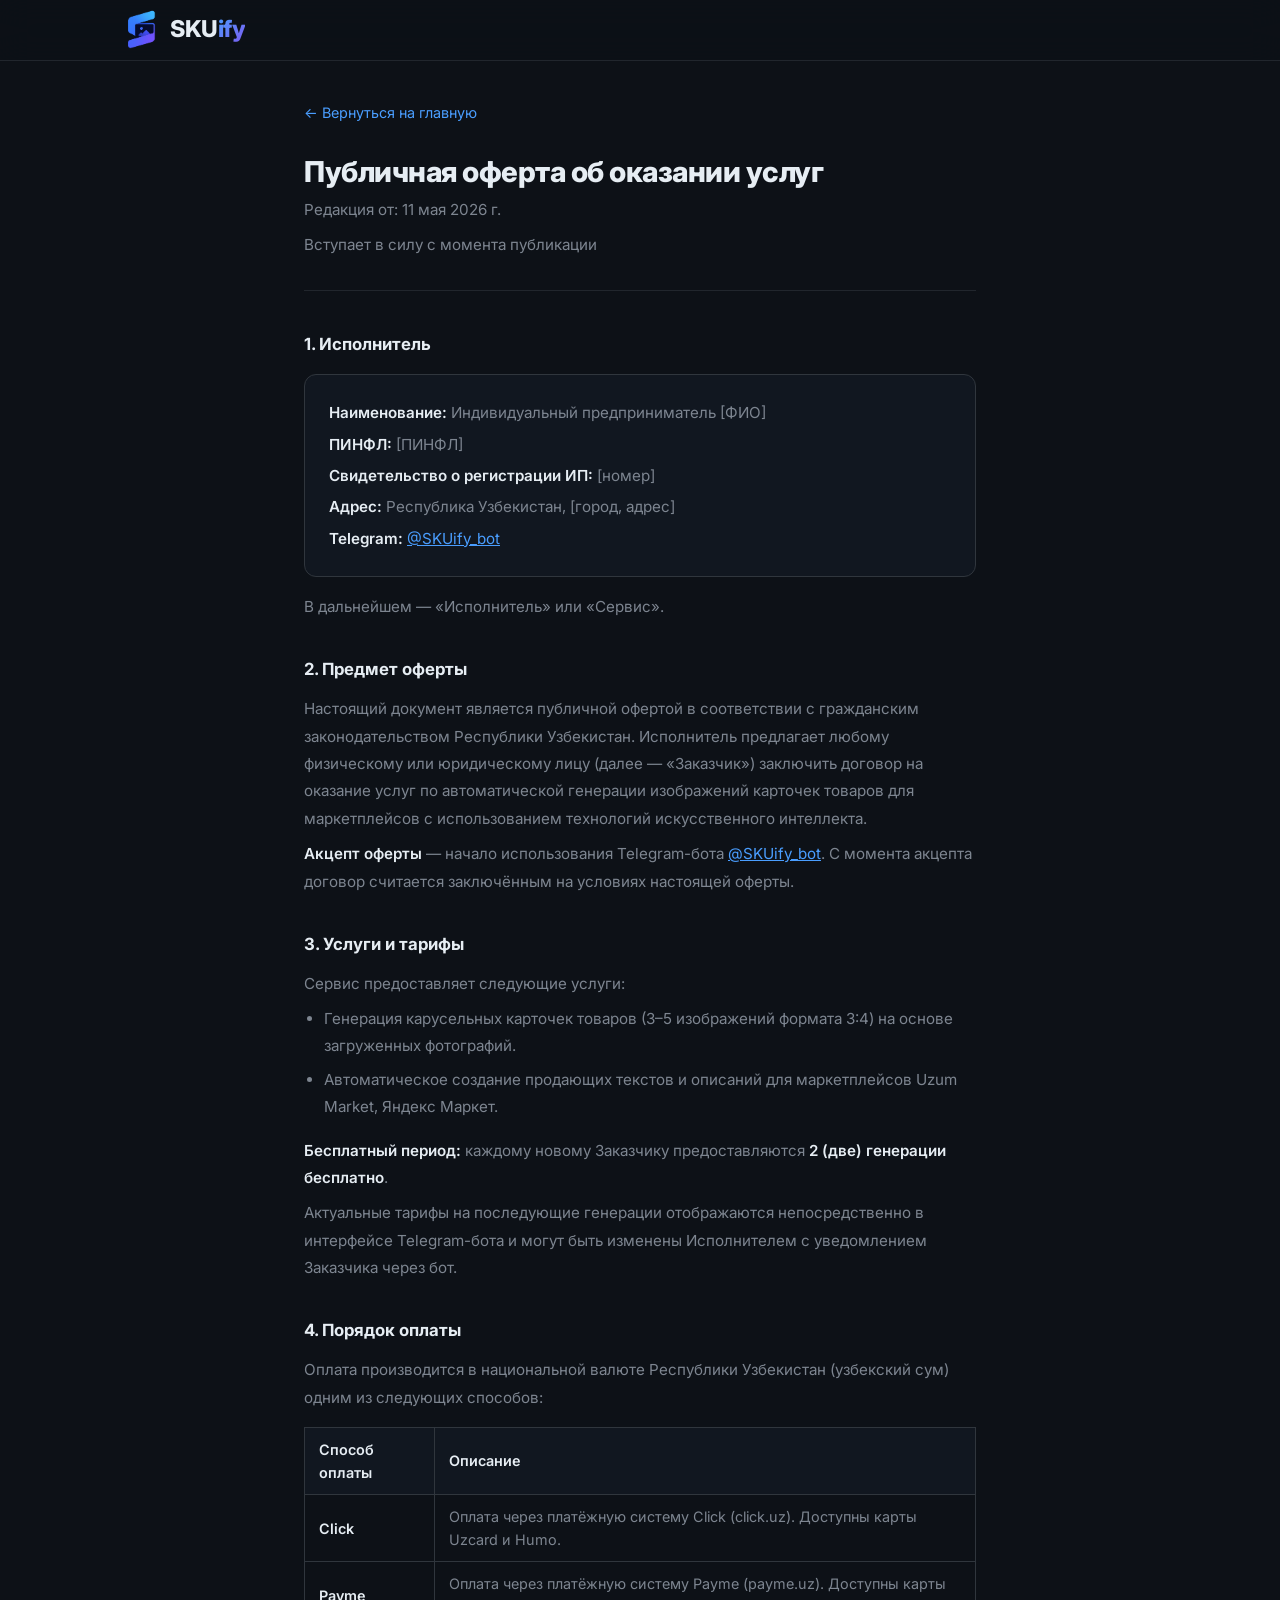
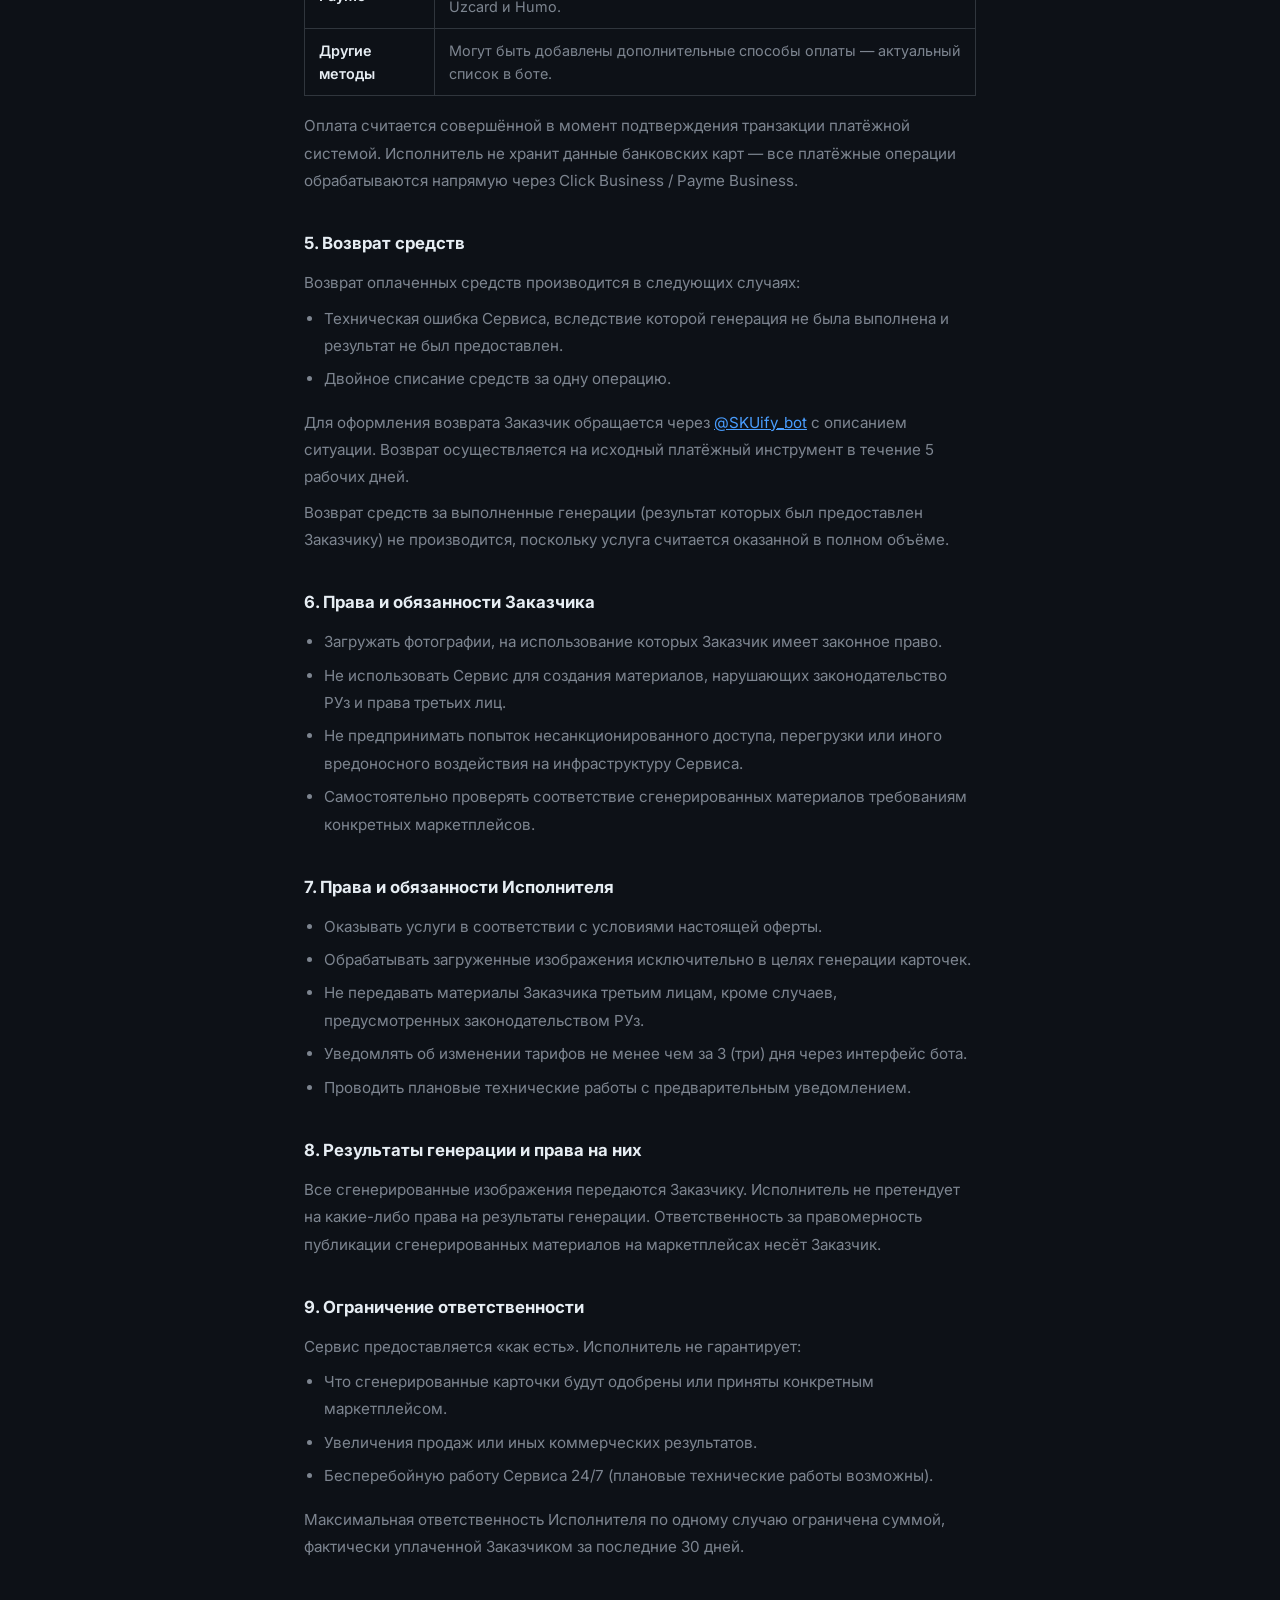
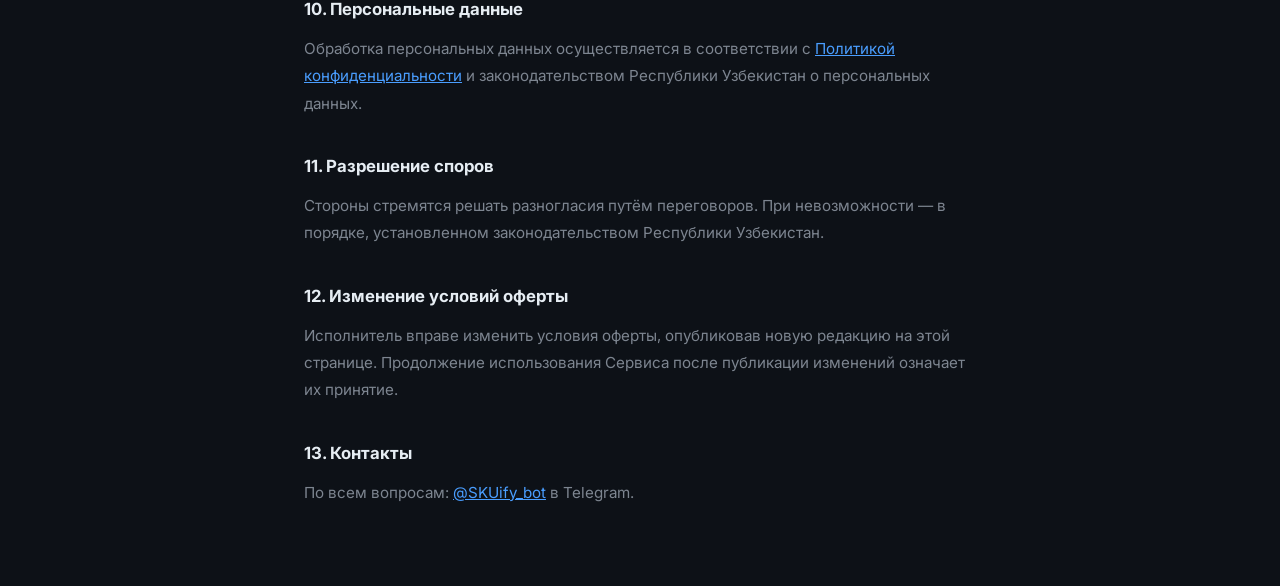
==== offer.html @ 2105960d "Add files via upload" ====
<!DOCTYPE html>
<html lang="ru">
<head>
  <meta charset="UTF-8">
  <meta name="viewport" content="width=device-width, initial-scale=1.0">
  <title>Публичная оферта — SKUify</title>
  <link rel="preconnect" href="https://fonts.googleapis.com" />
  <link rel="preconnect" href="https://fonts.gstatic.com" crossorigin />
  <link href="https://fonts.googleapis.com/css2?family=Inter:wght@400;500;600;700;800&display=swap" rel="stylesheet" />
  <link rel="stylesheet" href="style.css">
  <style>
    .legal { max-width: 720px; margin: 100px auto 80px; padding: 0 24px; }
    .legal h1 { font-size: 1.8rem; font-weight: 800; margin-bottom: 8px; letter-spacing: -0.5px; }
    .legal .meta { color: var(--text-muted); font-size: 0.9rem; margin-bottom: 40px; border-bottom: 1px solid var(--border); padding-bottom: 24px; }
    .legal h2 { font-size: 1.05rem; font-weight: 700; margin: 36px 0 12px; color: var(--text); }
    .legal p, .legal li { color: var(--text-muted); font-size: 0.95rem; line-height: 1.8; margin-bottom: 8px; }
    .legal ul, .legal ol { padding-left: 20px; margin: 8px 0 16px; }
    .legal li { margin-bottom: 6px; }
    .legal a { color: var(--accent); }
    .legal strong { color: var(--text); font-weight: 600; }
    .legal table { width: 100%; border-collapse: collapse; margin: 16px 0; }
    .legal th, .legal td { padding: 10px 14px; border: 1px solid var(--border-bright); font-size: 0.9rem; color: var(--text-muted); text-align: left; }
    .legal th { background: var(--bg-card); color: var(--text); font-weight: 600; }
    .back-link { display: inline-flex; align-items: center; gap: 8px; color: var(--text-muted); text-decoration: none; font-size: 0.9rem; margin-bottom: 32px; transition: color 0.15s; }
    .back-link:hover { color: var(--text); }
    .requisites { background: var(--bg-card); border: 1px solid var(--border-bright); border-radius: 12px; padding: 20px 24px; margin: 16px 0; }
    .requisites p { margin: 4px 0; }
  </style>
</head>
<body>
  <header class="header">
    <div class="container header__inner">
      <a href="index.html" class="logo" aria-label="SKUify">
        <img src="images/logo.png" alt="" class="logo__icon">
        <span class="logo__text">SKU<span class="logo__text--grad">ify</span></span>
      </a>
    </div>
  </header>

  <div class="legal">
    <a href="index.html" class="back-link">← Вернуться на главную</a>
    <h1>Публичная оферта об оказании услуг</h1>
    <div class="meta">
      <p>Редакция от: 11 мая 2026 г.</p>
      <p>Вступает в силу с момента публикации</p>
    </div>

    <h2>1. Исполнитель</h2>
    <div class="requisites">
      <p><strong>Наименование:</strong> Индивидуальный предприниматель [ФИО]</p>
      <p><strong>ПИНФЛ:</strong> [ПИНФЛ]</p>
      <p><strong>Свидетельство о регистрации ИП:</strong> [номер]</p>
      <p><strong>Адрес:</strong> Республика Узбекистан, [город, адрес]</p>
      <p><strong>Telegram:</strong> <a href="https://t.me/SKUify_bot">@SKUify_bot</a></p>
    </div>
    <p>В дальнейшем — «Исполнитель» или «Сервис».</p>

    <h2>2. Предмет оферты</h2>
    <p>Настоящий документ является публичной офертой в соответствии с гражданским законодательством Республики Узбекистан. Исполнитель предлагает любому физическому или юридическому лицу (далее — «Заказчик») заключить договор на оказание услуг по автоматической генерации изображений карточек товаров для маркетплейсов с использованием технологий искусственного интеллекта.</p>
    <p><strong>Акцепт оферты</strong> — начало использования Telegram-бота <a href="https://t.me/SKUify_bot" target="_blank">@SKUify_bot</a>. С момента акцепта договор считается заключённым на условиях настоящей оферты.</p>

    <h2>3. Услуги и тарифы</h2>
    <p>Сервис предоставляет следующие услуги:</p>
    <ul>
      <li>Генерация карусельных карточек товаров (3–5 изображений формата 3:4) на основе загруженных фотографий.</li>
      <li>Автоматическое создание продающих текстов и описаний для маркетплейсов Uzum Market, Яндекс Маркет.</li>
    </ul>
    <p><strong>Бесплатный период:</strong> каждому новому Заказчику предоставляются <strong>2 (две) генерации бесплатно</strong>.</p>
    <p>Актуальные тарифы на последующие генерации отображаются непосредственно в интерфейсе Telegram-бота и могут быть изменены Исполнителем с уведомлением Заказчика через бот.</p>

    <h2>4. Порядок оплаты</h2>
    <p>Оплата производится в национальной валюте Республики Узбекистан (узбекский сум) одним из следующих способов:</p>
    <table>
      <tr><th>Способ оплаты</th><th>Описание</th></tr>
      <tr><td><strong>Click</strong></td><td>Оплата через платёжную систему Click (click.uz). Доступны карты Uzcard и Humo.</td></tr>
      <tr><td><strong>Payme</strong></td><td>Оплата через платёжную систему Payme (payme.uz). Доступны карты Uzcard и Humo.</td></tr>
      <tr><td><strong>Другие методы</strong></td><td>Могут быть добавлены дополнительные способы оплаты — актуальный список в боте.</td></tr>
    </table>
    <p>Оплата считается совершённой в момент подтверждения транзакции платёжной системой. Исполнитель не хранит данные банковских карт — все платёжные операции обрабатываются напрямую через Click Business / Payme Business.</p>

    <h2>5. Возврат средств</h2>
    <p>Возврат оплаченных средств производится в следующих случаях:</p>
    <ul>
      <li>Техническая ошибка Сервиса, вследствие которой генерация не была выполнена и результат не был предоставлен.</li>
      <li>Двойное списание средств за одну операцию.</li>
    </ul>
    <p>Для оформления возврата Заказчик обращается через <a href="https://t.me/SKUify_bot">@SKUify_bot</a> с описанием ситуации. Возврат осуществляется на исходный платёжный инструмент в течение 5 рабочих дней.</p>
    <p>Возврат средств за выполненные генерации (результат которых был предоставлен Заказчику) не производится, поскольку услуга считается оказанной в полном объёме.</p>

    <h2>6. Права и обязанности Заказчика</h2>
    <ul>
      <li>Загружать фотографии, на использование которых Заказчик имеет законное право.</li>
      <li>Не использовать Сервис для создания материалов, нарушающих законодательство РУз и права третьих лиц.</li>
      <li>Не предпринимать попыток несанкционированного доступа, перегрузки или иного вредоносного воздействия на инфраструктуру Сервиса.</li>
      <li>Самостоятельно проверять соответствие сгенерированных материалов требованиям конкретных маркетплейсов.</li>
    </ul>

    <h2>7. Права и обязанности Исполнителя</h2>
    <ul>
      <li>Оказывать услуги в соответствии с условиями настоящей оферты.</li>
      <li>Обрабатывать загруженные изображения исключительно в целях генерации карточек.</li>
      <li>Не передавать материалы Заказчика третьим лицам, кроме случаев, предусмотренных законодательством РУз.</li>
      <li>Уведомлять об изменении тарифов не менее чем за 3 (три) дня через интерфейс бота.</li>
      <li>Проводить плановые технические работы с предварительным уведомлением.</li>
    </ul>

    <h2>8. Результаты генерации и права на них</h2>
    <p>Все сгенерированные изображения передаются Заказчику. Исполнитель не претендует на какие-либо права на результаты генерации. Ответственность за правомерность публикации сгенерированных материалов на маркетплейсах несёт Заказчик.</p>

    <h2>9. Ограничение ответственности</h2>
    <p>Сервис предоставляется «как есть». Исполнитель не гарантирует:</p>
    <ul>
      <li>Что сгенерированные карточки будут одобрены или приняты конкретным маркетплейсом.</li>
      <li>Увеличения продаж или иных коммерческих результатов.</li>
      <li>Бесперебойную работу Сервиса 24/7 (плановые технические работы возможны).</li>
    </ul>
    <p>Максимальная ответственность Исполнителя по одному случаю ограничена суммой, фактически уплаченной Заказчиком за последние 30 дней.</p>

    <h2>10. Персональные данные</h2>
    <p>Обработка персональных данных осуществляется в соответствии с <a href="privacy.html">Политикой конфиденциальности</a> и законодательством Республики Узбекистан о персональных данных.</p>

    <h2>11. Разрешение споров</h2>
    <p>Стороны стремятся решать разногласия путём переговоров. При невозможности — в порядке, установленном законодательством Республики Узбекистан.</p>

    <h2>12. Изменение условий оферты</h2>
    <p>Исполнитель вправе изменить условия оферты, опубликовав новую редакцию на этой странице. Продолжение использования Сервиса после публикации изменений означает их принятие.</p>

    <h2>13. Контакты</h2>
    <p>По всем вопросам: <a href="https://t.me/SKUify_bot" target="_blank">@SKUify_bot</a> в Telegram.</p>
  </div>
</body>
</html>
---- style.css ----
/* ── Reset & base ── */
*, *::before, *::after { box-sizing: border-box; margin: 0; padding: 0; }

:root {
  --bg: #0d1117;
  --bg-section: #0a0e14;
  --bg-card: #111720;
  --bg-card-hover: #161e2a;
  --accent: #4A9EFF;
  --accent-2: #7B5CF0;
  --accent-hover: #3a8eef;
  --text: #e6edf3;
  --text-muted: #7d8590;
  --text-subtle: #30363d;
  --radius: 16px;
  --radius-sm: 10px;
  --font: 'Inter', system-ui, -apple-system, sans-serif;
  --border: #21262d;
  --border-bright: #30363d;
  --bg-overlay: rgba(13, 17, 23, 0.92);
}

html { scroll-behavior: smooth; }

body {
  background: var(--bg);
  color: var(--text);
  font-family: var(--font);
  font-size: 16px;
  line-height: 1.6;
  -webkit-font-smoothing: antialiased;
  min-height: 100vh;
}

.container {
  max-width: 1100px;
  margin: 0 auto;
  padding: 0 24px;
}

/* ── Header ── */
.header {
  position: fixed;
  top: 0; left: 0; right: 0;
  z-index: 100;
  background: var(--bg-overlay);
  backdrop-filter: blur(16px);
  -webkit-backdrop-filter: blur(16px);
  border-bottom: 1px solid var(--border);
}

.header__inner {
  display: flex;
  align-items: center;
  justify-content: space-between;
  height: 60px;
}

.logo {
  display: inline-flex;
  align-items: center;
  gap: 0px;
  text-decoration: none;
}

.logo__icon {
  width: 56px;
  height: 56px;
  object-fit: contain;
  flex-shrink: 0;
}

.logo__icon--sm {
  width: 42px;
  height: 42px;
}

.logo__text {
  font-size: 1.45rem;
  font-weight: 800;
  letter-spacing: -0.5px;
  color: var(--text);
  line-height: 1;
}

.logo__text--sm {
  font-size: 1.15rem;
}

.logo__text--grad {
  background: linear-gradient(135deg, var(--accent) 0%, var(--accent-2) 100%);
  -webkit-background-clip: text;
  -webkit-text-fill-color: transparent;
  background-clip: text;
}

/* ── Nav links ── */
.header__nav {
  display: flex;
  align-items: center;
  gap: 4px;
}

.nav-link {
  color: var(--text-muted);
  text-decoration: none;
  font-size: 0.88rem;
  font-weight: 500;
  padding: 7px 14px;
  border-radius: 8px;
  transition: color 0.15s, background 0.15s;
}

.nav-link:hover {
  color: var(--text);
  background: var(--border);
}

.btn--outline {
  background: transparent;
  border: 1px solid var(--border-bright);
  color: var(--text);
  padding: 7px 16px;
  font-size: 0.88rem;
  font-weight: 600;
  border-radius: 8px;
  text-decoration: none;
  transition: all 0.15s;
  white-space: nowrap;
}

.btn--outline:hover {
  border-color: var(--accent);
  color: var(--accent);
  background: rgba(74, 158, 255, 0.06);
}

.header__right {
  display: flex;
  align-items: center;
  gap: 12px;
}

/* Burger (mobile) */
.burger {
  display: none;
  flex-direction: column;
  gap: 5px;
  background: none;
  border: none;
  cursor: pointer;
  padding: 4px;
}

.burger span {
  display: block;
  width: 22px;
  height: 2px;
  background: var(--text-muted);
  border-radius: 2px;
  transition: all 0.2s;
}

/* Mobile nav */
.mobile-nav {
  display: none;
  flex-direction: column;
  border-top: 1px solid var(--border);
  padding: 8px 0;
  background: var(--bg-overlay);
  backdrop-filter: blur(16px);
}

.mobile-nav.open { display: flex; }

.mobile-nav__link {
  color: var(--text-muted);
  text-decoration: none;
  font-size: 0.95rem;
  font-weight: 500;
  padding: 12px 24px;
  transition: color 0.15s;
}

.mobile-nav__link:hover { color: var(--text); }

.mobile-nav__cta {
  color: var(--accent);
  font-weight: 600;
}

/* ─── */
.lang-switcher {
  display: flex;
  align-items: center;
  background: var(--bg-card);
  border: 1px solid var(--border-bright);
  border-radius: 8px;
  padding: 3px;
  gap: 2px;
}

.lang-btn {
  background: none;
  border: none;
  color: var(--text-muted);
  font-size: 0.78rem;
  font-weight: 700;
  cursor: pointer;
  padding: 5px 14px;
  border-radius: 6px;
  transition: color 0.15s, background 0.15s;
  letter-spacing: 0.5px;
  font-family: var(--font);
}

.lang-btn.active {
  color: #fff;
  background: linear-gradient(135deg, var(--accent), var(--accent-2));
}

.lang-btn:hover:not(.active) {
  color: var(--text);
  background: var(--border);
}

/* ── Buttons ── */
.btn {
  display: inline-flex;
  align-items: center;
  gap: 10px;
  padding: 13px 26px;
  border-radius: var(--radius-sm);
  font-size: 0.95rem;
  font-weight: 600;
  text-decoration: none;
  transition: all 0.2s;
  cursor: pointer;
  border: none;
  white-space: nowrap;
  font-family: var(--font);
}

.btn--primary {
  background: linear-gradient(135deg, var(--accent) 0%, var(--accent-2) 100%);
  color: #fff;
  box-shadow: 0 4px 24px rgba(74, 158, 255, 0.25);
}

.btn--primary:hover {
  transform: translateY(-2px);
  box-shadow: 0 8px 32px rgba(74, 158, 255, 0.4);
  filter: brightness(1.1);
}

.btn--hero {
  padding: 16px 36px;
  font-size: 1.05rem;
  font-weight: 700;
  border-radius: var(--radius-sm);
}

.btn--large {
  padding: 16px 40px;
  font-size: 1rem;
}

.tg-icon {
  width: 20px;
  height: 20px;
  flex-shrink: 0;
}

/* ── Hero ── */
.hero {
  padding: 140px 0 80px;
  background: var(--bg);
  position: relative;
  overflow: hidden;
  min-height: 100vh;
  display: flex;
  align-items: center;
}

/* Dot-grid background pattern */
.hero__bg-grid {
  position: absolute;
  inset: 0;
  background-image: radial-gradient(circle, rgba(74, 158, 255, 0.35) 1px, transparent 1px);
  background-size: 32px 32px;
  mask-image: radial-gradient(ellipse 90% 90% at 50% 40%, black 30%, transparent 100%);
  -webkit-mask-image: radial-gradient(ellipse 90% 90% at 50% 40%, black 30%, transparent 100%);
  pointer-events: none;
  opacity: 0.55;
}

/* Ambient glows */
.hero__glow {
  position: absolute;
  border-radius: 50%;
  pointer-events: none;
  filter: blur(100px);
}

.hero__glow--blue {
  width: 700px;
  height: 500px;
  top: -160px;
  left: -200px;
  background: rgba(74, 158, 255, 0.18);
  animation: glow-drift 12s ease-in-out infinite alternate;
}

.hero__glow--purple {
  width: 600px;
  height: 500px;
  top: -120px;
  right: -150px;
  background: rgba(123, 92, 240, 0.16);
  animation: glow-drift 15s ease-in-out infinite alternate-reverse;
}

@keyframes glow-drift {
  0%   { transform: translate(0, 0) scale(1); }
  33%  { transform: translate(40px, 30px) scale(1.05); }
  66%  { transform: translate(-20px, 50px) scale(0.97); }
  100% { transform: translate(30px, -20px) scale(1.08); }
}

.hero__inner {
  display: flex;
  flex-direction: column;
  align-items: center;
  text-align: center;
  gap: 24px;
  position: relative;
  width: 100%;
}

.hero__badge {
  display: inline-flex;
  align-items: center;
  gap: 8px;
  background: rgba(74, 158, 255, 0.08);
  border: 1px solid rgba(74, 158, 255, 0.25);
  color: var(--text-muted);
  font-size: 0.82rem;
  font-weight: 600;
  padding: 7px 16px;
  border-radius: 100px;
  letter-spacing: 0.3px;
}

.badge-logo {
  width: 24px;
  height: 24px;
  object-fit: contain;
  flex-shrink: 0;
  border-radius: 6px;
}

.badge-logo--ym {
  border-radius: 50%;
  background: #FF5226;
  padding: 2px;
}

.hero__badge-dot {
  width: 6px;
  height: 6px;
  border-radius: 50%;
  background: var(--accent);
  flex-shrink: 0;
  animation: pulse 2s infinite;
}

@keyframes pulse {
  0%, 100% { opacity: 1; transform: scale(1); }
  50% { opacity: 0.5; transform: scale(0.85); }
}

h1 {
  font-size: clamp(2.6rem, 6vw, 4.2rem);
  font-weight: 900;
  line-height: 1.1;
  letter-spacing: -2px;
  color: var(--text);
  max-width: 800px;
}

h1 em {
  font-style: normal;
  background: linear-gradient(135deg, var(--accent) 0%, var(--accent-2) 100%);
  -webkit-background-clip: text;
  -webkit-text-fill-color: transparent;
  background-clip: text;
}

.hero__sub {
  font-size: 1.1rem;
  color: var(--text-muted);
  max-width: 520px;
  line-height: 1.7;
}

/* Fanned card stack */
.hero__cards {
  position: relative;
  width: 320px;
  height: 380px;
  margin-top: 16px;
}

.hero__card {
  position: absolute;
  border-radius: var(--radius);
  overflow: hidden;
  box-shadow: 0 20px 60px rgba(0, 0, 0, 0.7);
  border: 1px solid var(--border-bright);
  transition: transform 0.3s ease;
}

.hero__card img {
  width: 100%;
  height: 100%;
  object-fit: cover;
  display: block;
}

.hero__card--back {
  width: 200px;
  height: 267px;
  left: -20px;
  top: 50px;
  transform: rotate(-8deg);
  opacity: 0.7;
  z-index: 1;
}

.hero__card--mid {
  width: 210px;
  height: 280px;
  left: 55px;
  top: 20px;
  transform: rotate(-2deg);
  opacity: 0.85;
  z-index: 2;
}

.hero__card--front {
  width: 225px;
  height: 300px;
  right: -20px;
  top: 0;
  transform: rotate(5deg);
  z-index: 3;
}

.hero__cards:hover .hero__card--back {
  transform: rotate(-12deg) translateX(-8px);
}
.hero__cards:hover .hero__card--mid {
  transform: rotate(-4deg) translateY(-4px);
}
.hero__cards:hover .hero__card--front {
  transform: rotate(7deg) translateX(8px) translateY(-4px);
}

/* ── Steps ── */
.steps {
  padding: 100px 0;
  background: var(--bg-section);
  border-top: 1px solid var(--border);
}

.section-title {
  font-size: clamp(1.6rem, 3.5vw, 2.4rem);
  font-weight: 800;
  text-align: center;
  margin-bottom: 60px;
  letter-spacing: -0.8px;
  color: var(--text);
}

.steps__list {
  display: flex;
  flex-direction: column;
  gap: 0;
}

.step-row {
  display: grid;
  grid-template-columns: 1fr 1fr;
  gap: 60px;
  align-items: center;
  padding: 20px 0;
}

.step-row--reverse { direction: rtl; }
.step-row--reverse > * { direction: ltr; }

.step-row__visual {
  background: var(--bg-card);
  border: 1px solid var(--border);
  border-radius: var(--radius);
  padding: 16px;
  display: flex;
  align-items: center;
  justify-content: center;
  transition: border-color 0.2s;
}

.step-row:hover .step-row__visual {
  border-color: var(--border-bright);
}

.step-svg {
  width: 100%;
  max-width: 280px;
  height: auto;
}

.step-row__text {
  display: flex;
  flex-direction: column;
  gap: 12px;
}

.step-icon {
  width: 52px;
  height: 52px;
  border-radius: 50%;
  background: linear-gradient(135deg, var(--accent) 0%, var(--accent-2) 100%);
  display: flex;
  align-items: center;
  justify-content: center;
  flex-shrink: 0;
  box-shadow: 0 4px 20px rgba(74, 158, 255, 0.3);
  opacity: 0;
  transform: translateY(20px) scale(0.85);
  transition: opacity 0.5s ease, transform 0.5s ease;
}

.step-icon.visible {
  opacity: 1;
  transform: translateY(0) scale(1);
}

.step-row__num {
  font-size: 0.75rem;
  font-weight: 800;
  color: var(--accent);
  letter-spacing: 2px;
  opacity: 0.7;
}

.step-row__text h3 {
  font-size: 1.4rem;
  font-weight: 800;
  color: var(--text);
  letter-spacing: -0.5px;
  line-height: 1.2;
}

.step-row__text p {
  color: var(--text-muted);
  font-size: 1rem;
  line-height: 1.7;
  max-width: 380px;
}

.step-row__connector {
  display: flex;
  justify-content: center;
  padding: 4px 0;
}

/* Phone mockup wrapper for real screenshots */
.step-phone {
  position: relative;
  display: inline-block;
  background: #0d1117;
  border-radius: 36px;
  border: 2px solid var(--border-bright);
  box-shadow:
    0 0 0 6px #0a0e14,
    0 0 0 7px var(--border),
    0 24px 60px rgba(0, 0, 0, 0.6);
  overflow: hidden;
  max-width: 240px;
  margin: 0 auto;
}

.step-phone::before {
  content: '';
  position: absolute;
  top: 10px;
  left: 50%;
  transform: translateX(-50%);
  width: 60px;
  height: 5px;
  background: var(--border-bright);
  border-radius: 3px;
  z-index: 2;
}

.step-phone img {
  display: block;
  width: 100%;
  height: auto;
  border-radius: 34px;
}

/* CTA free badge */
.cta-block__free-badge {
  display: inline-flex;
  align-items: center;
  gap: 8px;
  background: rgba(74, 158, 255, 0.1);
  border: 1px solid rgba(74, 158, 255, 0.3);
  color: var(--accent);
  font-size: 0.9rem;
  font-weight: 700;
  padding: 10px 20px;
  border-radius: 100px;
  margin-bottom: 8px;
}

/* ── Gallery ── */
.gallery {
  padding: 100px 0;
  background: var(--bg);
  border-top: 1px solid var(--border);
}

.gallery__grid {
  display: grid;
  grid-template-columns: repeat(3, 1fr);
  gap: 16px;
}

.gallery__grid img {
  width: 100%;
  border-radius: var(--radius);
  display: block;
  box-shadow: 0 8px 40px rgba(0, 0, 0, 0.5);
  transition: transform 0.25s, box-shadow 0.25s;
  border: 1px solid var(--border-bright);
}

.gallery__grid img:hover {
  transform: translateY(-6px);
  box-shadow: 0 24px 60px rgba(0, 0, 0, 0.7);
}

.gallery__cta {
  display: flex;
  justify-content: center;
  margin-top: 52px;
}

/* ── Final CTA block ── */
.cta-block {
  padding: 120px 0;
  background: var(--bg-section);
  border-top: 1px solid var(--border);
  position: relative;
  overflow: hidden;
}

.cta-block__glow {
  position: absolute;
  left: 50%;
  top: 50%;
  transform: translate(-50%, -50%);
  width: 800px;
  height: 400px;
  background: radial-gradient(ellipse, rgba(74, 158, 255, 0.1) 0%, rgba(123, 92, 240, 0.08) 40%, transparent 70%);
  pointer-events: none;
  filter: blur(40px);
}

.cta-block__inner {
  display: flex;
  flex-direction: column;
  align-items: center;
  gap: 12px;
  text-align: center;
  position: relative;
}

.cta-block__inner .section-title {
  margin-bottom: 0;
}

.cta-block__sub {
  font-size: 1rem;
  color: var(--text-muted);
  margin-bottom: 20px;
}

/* ── Footer ── */
.footer {
  padding: 28px 0;
  background: var(--bg);
  border-top: 1px solid var(--border);
}

.footer__inner {
  display: flex;
  align-items: center;
  justify-content: space-between;
  flex-wrap: wrap;
  gap: 12px;
}

.footer__logo { display: block; opacity: 0.8; }

.footer__copy {
  color: var(--text-subtle);
  font-size: 0.85rem;
}

.footer__links {
  display: flex;
  align-items: center;
  gap: 20px;
  flex-wrap: wrap;
}

.footer a {
  color: var(--text-muted);
  text-decoration: none;
  font-size: 0.85rem;
  transition: color 0.15s;
}

.footer a:hover { color: var(--accent); }

/* ── Focus states ── */
.lang-btn:focus-visible,
.btn:focus-visible,
.footer a:focus-visible {
  outline: 2px solid var(--accent);
  outline-offset: 2px;
}

/* ── Responsive ── */
@media (max-width: 768px) {
  .hero {
    padding: 110px 0 60px;
    min-height: auto;
    align-items: flex-start;
  }

  .hero__bg-grid { opacity: 0.25; }
  .hero__glow { filter: blur(60px); }
  .hero__glow--blue { width: 340px; height: 260px; top: -80px; left: -80px; }
  .hero__glow--purple { width: 280px; height: 260px; top: -60px; right: -60px; }

  h1 {
    font-size: clamp(2rem, 8vw, 2.8rem);
    letter-spacing: -1px;
  }

  .hero__sub { font-size: 1rem; }

  .hero__cards {
    width: 280px;
    height: 320px;
  }

  .hero__card--back { width: 170px; height: 227px; }
  .hero__card--mid  { width: 180px; height: 240px; }
  .hero__card--front { width: 190px; height: 254px; }

  .header__nav { display: none; }
  .burger { display: flex; }

  .step-row {
    grid-template-columns: 1fr;
    gap: 24px;
    padding: 16px 0;
  }

  .step-row--reverse { direction: ltr; }

  .step-row__text h3 { font-size: 1.2rem; }
  .step-row__connector { padding: 0; }

  .gallery__grid {
    display: flex;
    overflow-x: auto;
    gap: 12px;
    padding-bottom: 8px;
    scroll-snap-type: x mandatory;
    -webkit-overflow-scrolling: touch;
  }

  .gallery__grid img {
    min-width: 220px;
    scroll-snap-align: start;
  }

  .cta-block { padding: 72px 0; }

  .footer__inner {
    flex-direction: column;
    align-items: center;
    text-align: center;
  }
}
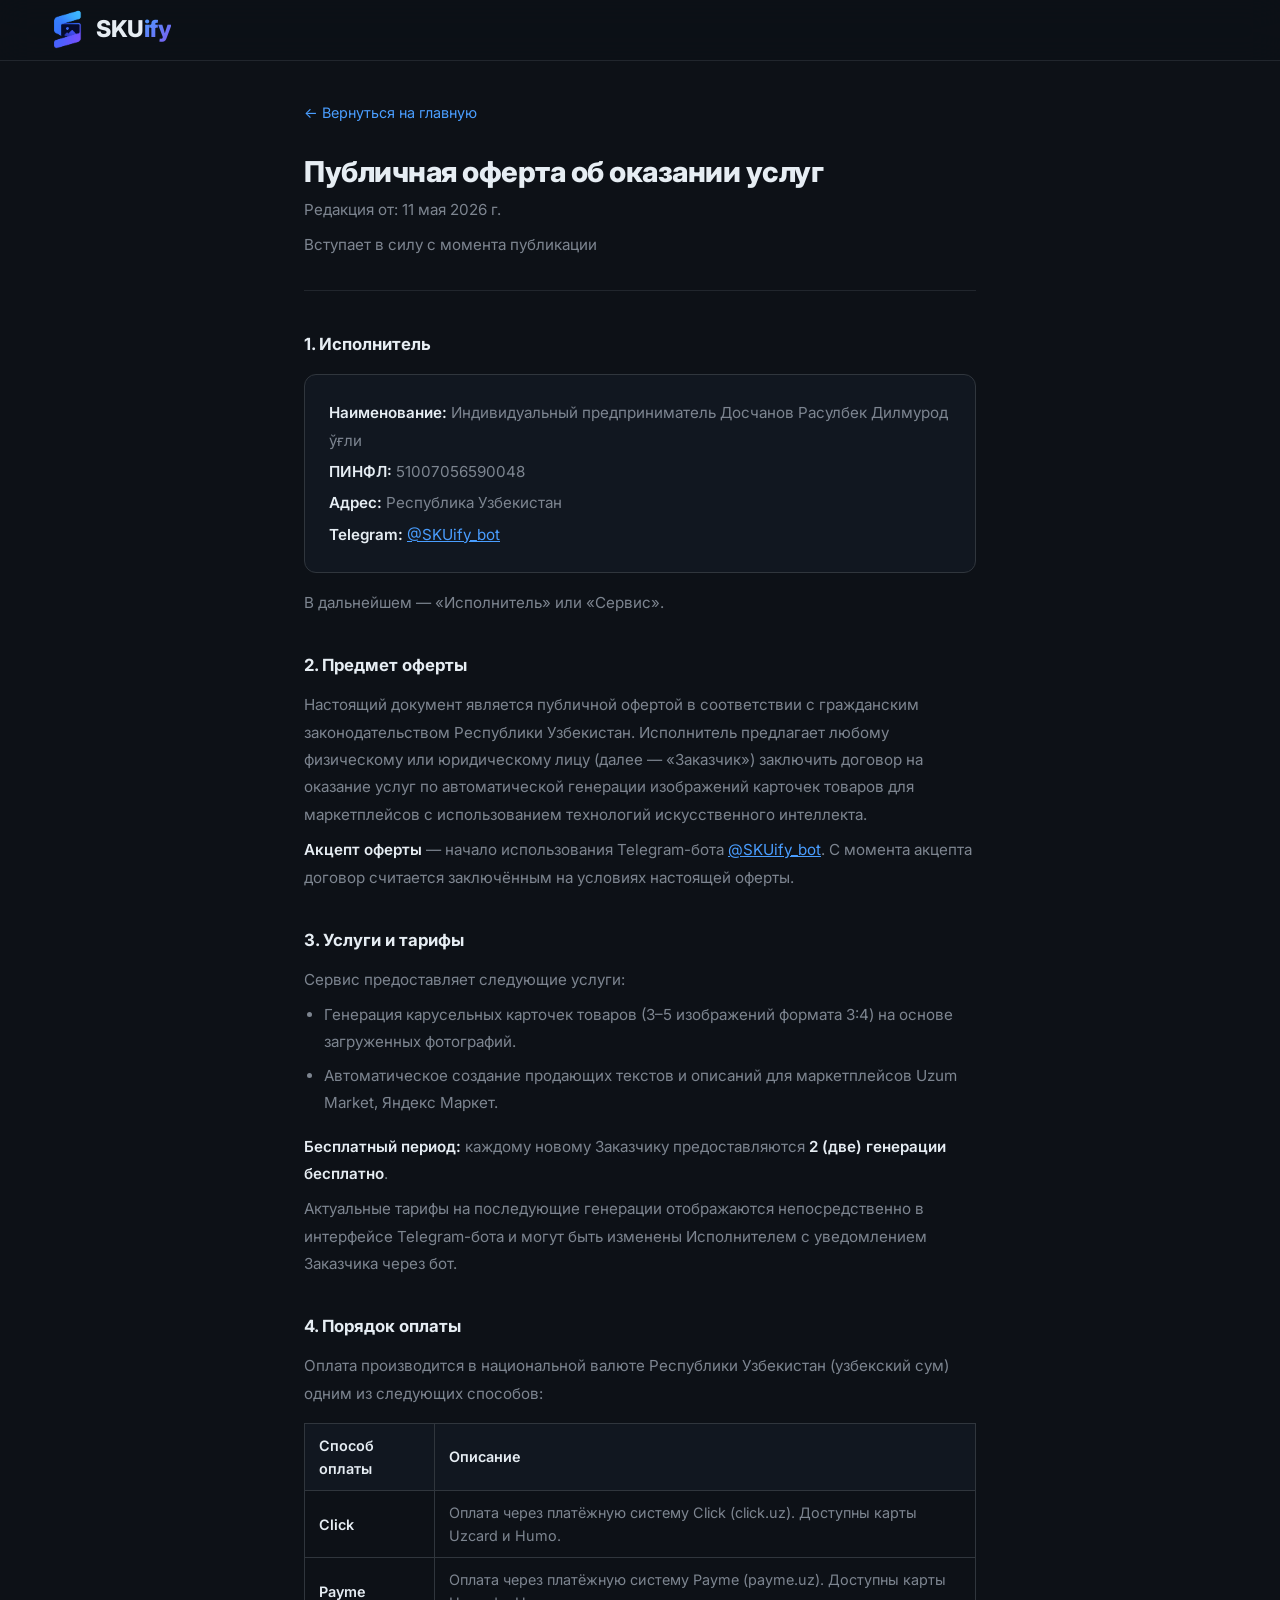
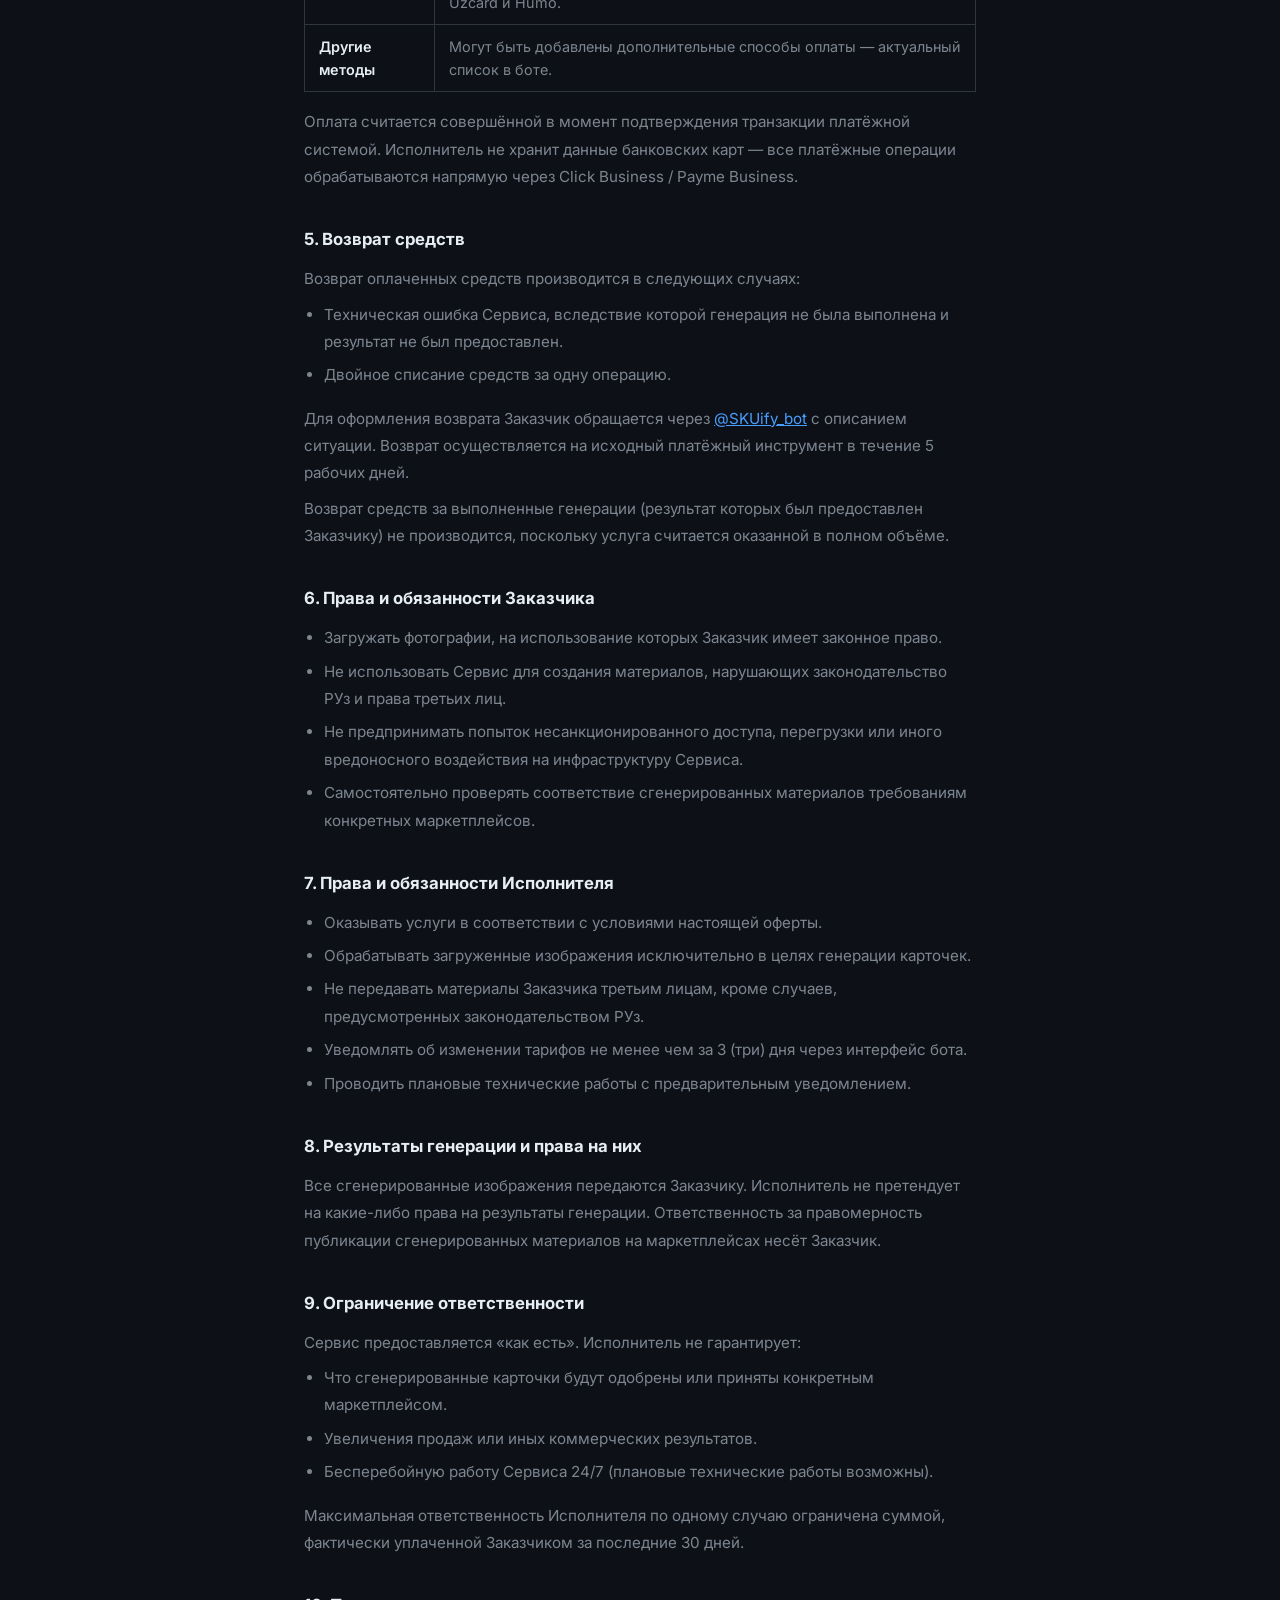
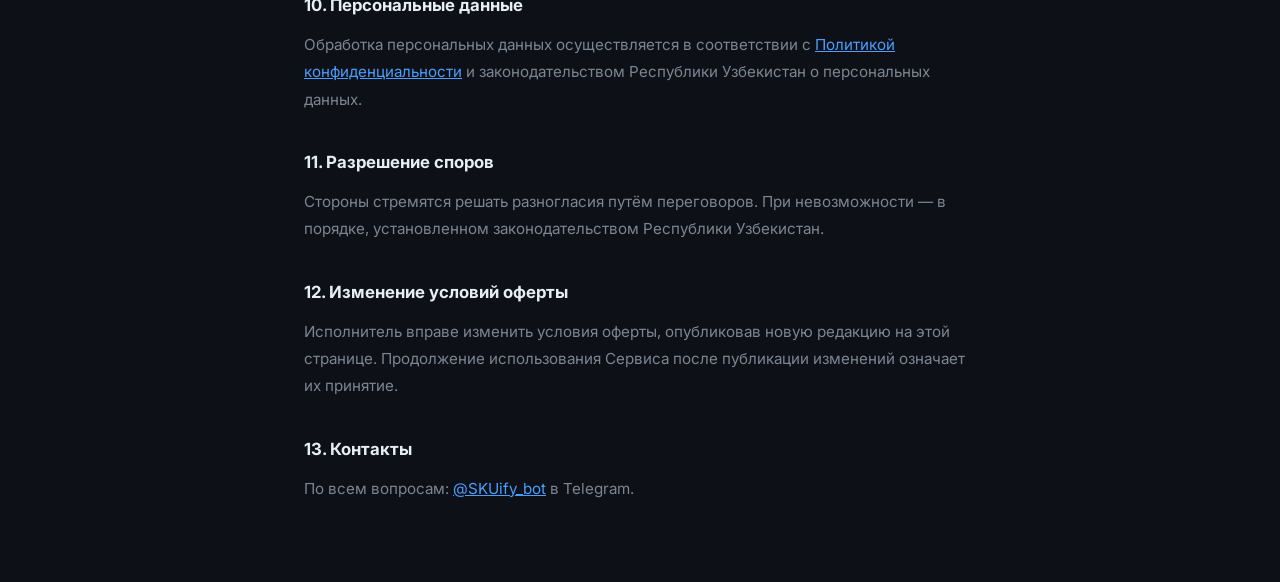
==== commit 8c3b925a: "Add IP details, remove AI model references from legal pages" ====
--- a/offer.html
+++ b/offer.html
@@ -47,10 +47,9 @@
 
     <h2>1. Исполнитель</h2>
     <div class="requisites">
-      <p><strong>Наименование:</strong> Индивидуальный предприниматель [ФИО]</p>
-      <p><strong>ПИНФЛ:</strong> [ПИНФЛ]</p>
-      <p><strong>Свидетельство о регистрации ИП:</strong> [номер]</p>
-      <p><strong>Адрес:</strong> Республика Узбекистан, [город, адрес]</p>
+      <p><strong>Наименование:</strong> Индивидуальный предприниматель Досчанов Расулбек Дилмурод ўғли</p>
+      <p><strong>ПИНФЛ:</strong> 51007056590048</p>
+      <p><strong>Адрес:</strong> Республика Узбекистан</p>
       <p><strong>Telegram:</strong> <a href="https://t.me/SKUify_bot">@SKUify_bot</a></p>
     </div>
     <p>В дальнейшем — «Исполнитель» или «Сервис».</p>
--- a/style.css
+++ b/style.css
@@ -33,9 +33,9 @@
 }
 
 .container {
-  max-width: 1100px;
+  max-width: 1280px;
   margin: 0 auto;
-  padding: 0 24px;
+  padding: 0 40px;
 }
 
 /* ── Header ── */
@@ -71,8 +71,8 @@
 }
 
 .logo__icon--sm {
-  width: 42px;
-  height: 42px;
+  width: 32px;
+  height: 32px;
 }
 
 .logo__text {
@@ -277,7 +277,7 @@
   background: var(--bg);
   position: relative;
   overflow: hidden;
-  min-height: 100vh;
+  min-height: 100dvh;
   display: flex;
   align-items: center;
 }
@@ -409,6 +409,7 @@
   width: 320px;
   height: 380px;
   margin-top: 16px;
+  cursor: pointer;
 }
 
 .hero__card {
@@ -417,7 +418,7 @@
   overflow: hidden;
   box-shadow: 0 20px 60px rgba(0, 0, 0, 0.7);
   border: 1px solid var(--border-bright);
-  transition: transform 0.3s ease;
+  transition: transform 0.45s cubic-bezier(0.34, 1.56, 0.64, 1), opacity 0.45s ease, box-shadow 0.45s ease;
 }
 
 .hero__card img {
@@ -456,14 +457,23 @@
   z-index: 3;
 }
 
+/* Hover: fan out */
 .hero__cards:hover .hero__card--back {
-  transform: rotate(-12deg) translateX(-8px);
-}
+  transform: rotate(-18deg) translateX(-60px) translateY(10px);
+  opacity: 1;
+  box-shadow: 0 28px 70px rgba(0, 0, 0, 0.8);
+}
+
 .hero__cards:hover .hero__card--mid {
-  transform: rotate(-4deg) translateY(-4px);
-}
+  transform: rotate(0deg) translateY(-16px);
+  opacity: 1;
+  box-shadow: 0 32px 80px rgba(74, 158, 255, 0.2);
+}
+
 .hero__cards:hover .hero__card--front {
-  transform: rotate(7deg) translateX(8px) translateY(-4px);
+  transform: rotate(14deg) translateX(60px) translateY(10px);
+  opacity: 1;
+  box-shadow: 0 28px 70px rgba(0, 0, 0, 0.8);
 }
 
 /* ── Steps ── */
@@ -641,6 +651,7 @@
 
 .gallery__grid img {
   width: 100%;
+  height: auto;
   border-radius: var(--radius);
   display: block;
   box-shadow: 0 8px 40px rgba(0, 0, 0, 0.5);
@@ -651,6 +662,25 @@
 .gallery__grid img:hover {
   transform: translateY(-6px);
   box-shadow: 0 24px 60px rgba(0, 0, 0, 0.7);
+}
+
+.gallery__dots {
+  display: none;
+}
+
+.gallery__dot {
+  width: 6px;
+  height: 6px;
+  border-radius: 50%;
+  background: var(--border-bright);
+  transition: background 0.2s, width 0.2s;
+  flex-shrink: 0;
+}
+
+.gallery__dot--active {
+  width: 20px;
+  border-radius: 3px;
+  background: var(--accent);
 }
 
 .gallery__cta {
@@ -714,7 +744,11 @@
   gap: 12px;
 }
 
-.footer__logo { display: block; opacity: 0.8; }
+.footer__logo {
+  display: inline-flex;
+  align-items: center;
+  opacity: 0.8;
+}
 
 .footer__copy {
   color: var(--text-subtle);
@@ -783,23 +817,79 @@
     padding: 16px 0;
   }
 
+  /* Text always first on mobile */
+  .step-row__text { order: 1; }
+  .step-row__visual { order: 2; }
   .step-row--reverse { direction: ltr; }
 
   .step-row__text h3 { font-size: 1.2rem; }
   .step-row__connector { padding: 0; }
 
+  /* Gallery: one card at a time, full width */
   .gallery__grid {
     display: flex;
     overflow-x: auto;
-    gap: 12px;
-    padding-bottom: 8px;
+    gap: 16px;
+    padding: 0 40px 12px;
     scroll-snap-type: x mandatory;
     -webkit-overflow-scrolling: touch;
-  }
+    scrollbar-width: none;
+  }
+
+  .gallery__grid::-webkit-scrollbar { display: none; }
 
   .gallery__grid img {
-    min-width: 220px;
-    scroll-snap-align: start;
+    height: auto;
+    aspect-ratio: 3/4;
+    object-fit: cover;
+  }
+
+  .gallery__dots {
+    display: flex;
+    justify-content: center;
+    align-items: center;
+    gap: 6px;
+    margin-top: 16px;
+  }
+
+  /* Hero cards: animate fan-out on load (mobile) */
+  .hero__cards .hero__card--back {
+    animation: fan-back 0.7s cubic-bezier(0.34, 1.56, 0.64, 1) 0.3s both;
+  }
+
+  .hero__cards .hero__card--mid {
+    animation: fan-mid 0.7s cubic-bezier(0.34, 1.56, 0.64, 1) 0.45s both;
+  }
+
+  .hero__cards .hero__card--front {
+    animation: fan-front 0.7s cubic-bezier(0.34, 1.56, 0.64, 1) 0.6s both;
+  }
+
+  @keyframes fan-back {
+    from { transform: rotate(-8deg); opacity: 0.7; }
+    to   { transform: rotate(-18deg) translateX(-60px) translateY(10px); opacity: 1; }
+  }
+
+  @keyframes fan-mid {
+    from { transform: rotate(-2deg); opacity: 0.85; }
+    to   { transform: rotate(0deg) translateY(-16px); opacity: 1; }
+  }
+
+  @keyframes fan-front {
+    from { transform: rotate(5deg); opacity: 1; }
+    to   { transform: rotate(14deg) translateX(60px) translateY(10px); opacity: 1; }
+  }
+
+  /* Gallery: peek next card + dots */
+  .gallery__grid {
+    padding: 0 24px 12px;
+    gap: 12px;
+  }
+
+  .gallery__grid img {
+    min-width: calc(100vw - 72px);
+    max-width: calc(100vw - 72px);
+    scroll-snap-align: center;
   }
 
   .cta-block { padding: 72px 0; }
@@ -810,3 +900,109 @@
     text-align: center;
   }
 }
+
+/* ── FAQ ── */
+.faq {
+  padding: 100px 0;
+  background: var(--bg-section);
+  border-top: 1px solid var(--border);
+}
+
+.faq__list {
+  max-width: 720px;
+  margin: 0 auto;
+  display: flex;
+  flex-direction: column;
+  gap: 0;
+}
+
+.faq__item {
+  border-bottom: 1px solid var(--border);
+}
+
+.faq__item:first-child {
+  border-top: 1px solid var(--border);
+}
+
+.faq__q {
+  width: 100%;
+  display: flex;
+  align-items: center;
+  justify-content: space-between;
+  gap: 16px;
+  padding: 20px 0;
+  background: none;
+  border: none;
+  cursor: pointer;
+  text-align: left;
+  color: var(--text);
+  font-size: 1rem;
+  font-weight: 600;
+  font-family: var(--font);
+  transition: color 0.15s;
+}
+
+.faq__q:hover { color: var(--accent); }
+
+.faq__arrow {
+  flex-shrink: 0;
+  color: var(--text-muted);
+  transition: transform 0.25s ease;
+}
+
+.faq__q[aria-expanded="true"] .faq__arrow {
+  transform: rotate(180deg);
+  color: var(--accent);
+}
+
+.faq__a {
+  padding-bottom: 20px;
+}
+
+.faq__a p {
+  color: var(--text-muted);
+  font-size: 0.95rem;
+  line-height: 1.8;
+}
+
+/* ── Scroll-reveal ── */
+.reveal {
+  opacity: 0;
+  transform: translateY(24px);
+  transition: opacity 0.55s ease, transform 0.55s ease;
+}
+
+.reveal.revealed {
+  opacity: 1;
+  transform: translateY(0);
+}
+
+.reveal[data-delay="1"] { transition-delay: 0.12s; }
+.reveal[data-delay="2"] { transition-delay: 0.24s; }
+.reveal[data-delay="3"] { transition-delay: 0.36s; }
+
+/* ── Reduced motion ── */
+@media (prefers-reduced-motion: reduce) {
+  *, *::before, *::after {
+    animation-duration: 0.01ms !important;
+    animation-iteration-count: 1 !important;
+    transition-duration: 0.01ms !important;
+  }
+
+  .hero__glow--blue,
+  .hero__glow--purple {
+    animation: none;
+  }
+
+  .step-icon {
+    opacity: 1;
+    transform: none;
+    transition: none;
+  }
+
+  .reveal {
+    opacity: 1;
+    transform: none;
+    transition: none;
+  }
+}
